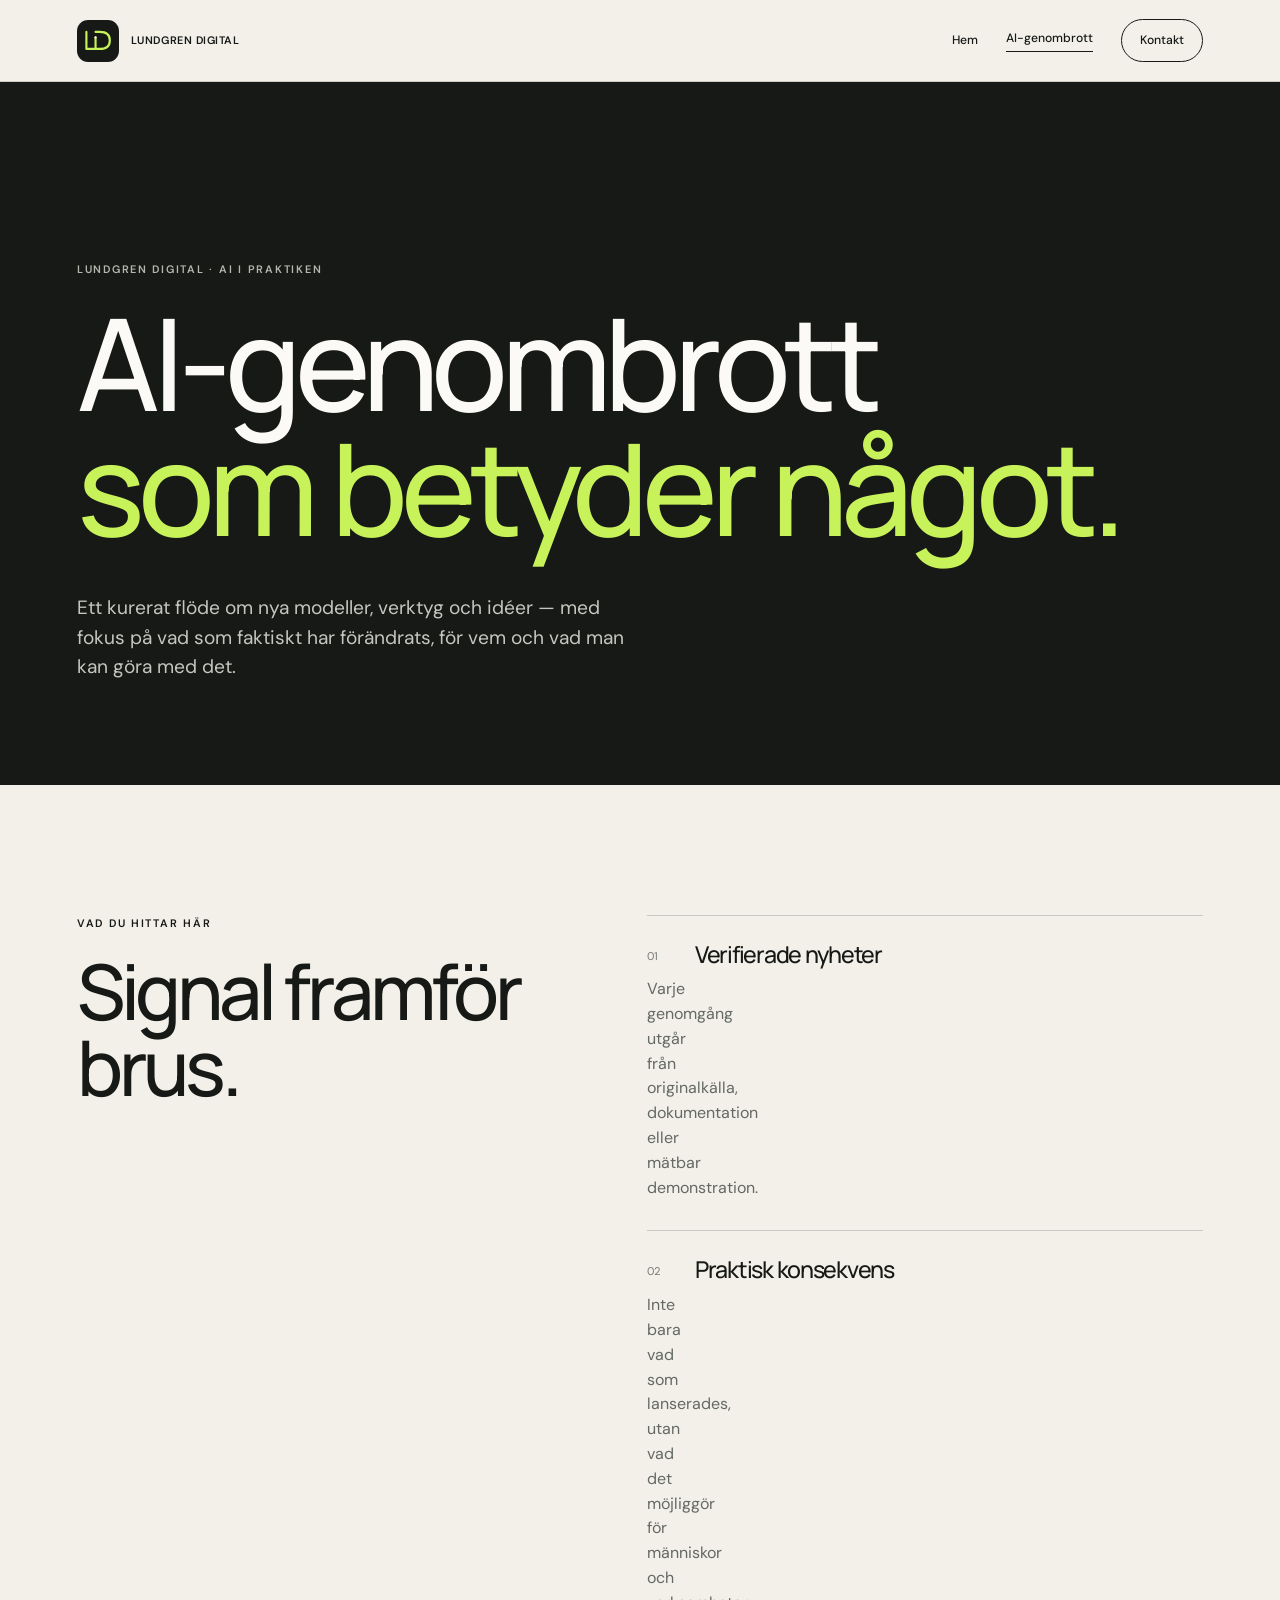
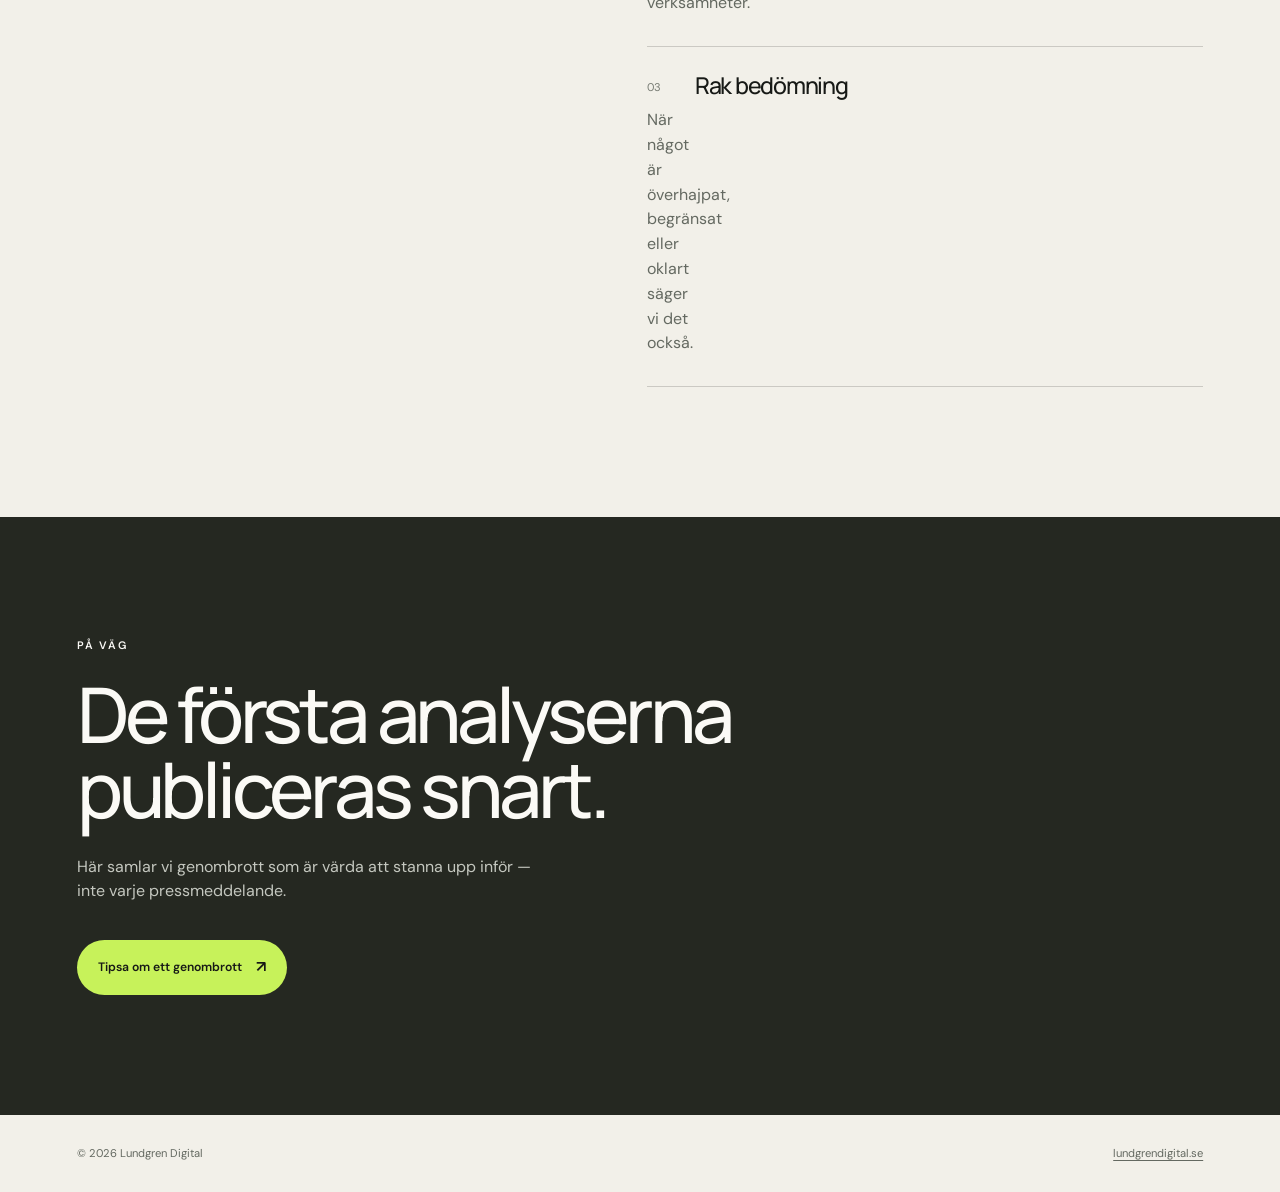
==== blogg/index.html @ f68d11ca "Add AI breakthroughs blog landing page" ====
<!doctype html>
<html lang="sv">
  <head>
    <meta charset="UTF-8" />
    <meta name="viewport" content="width=device-width, initial-scale=1.0" />
    <meta name="description" content="Lundgren Digitals urval av AI-genombrott, med fokus på vad som faktiskt förändras i praktiken." />
    <meta name="robots" content="index, follow" />
    <meta name="theme-color" content="#171916" />
    <meta property="og:title" content="AI-genombrott — Lundgren Digital" />
    <meta property="og:description" content="Ett kurerat flöde om AI som faktiskt förändrar vad som går att bygga och göra." />
    <meta property="og:type" content="website" />
    <meta property="og:locale" content="sv_SE" />
    <meta property="og:url" content="https://lundgrendigital.se/blogg/" />
    <link rel="canonical" href="https://lundgrendigital.se/blogg/" />
    <title>AI-genombrott — Lundgren Digital</title>
    <link rel="icon" href="../favicon.svg" type="image/svg+xml" />
    <link rel="preconnect" href="https://fonts.googleapis.com" />
    <link rel="preconnect" href="https://fonts.gstatic.com" crossorigin />
    <link href="https://fonts.googleapis.com/css2?family=DM+Sans:wght@400;500;600&family=Manrope:wght@400;500;600&display=swap" rel="stylesheet" />
    <link rel="stylesheet" href="blogg.css" />
  </head>
  <body>
    <a class="skip-link" href="#main">Hoppa till innehåll</a>
    <header class="site-header">
      <a class="brand" href="../" aria-label="Lundgren Digital, startsida"><img src="../brand/final/loop-mark-badge.svg" width="42" height="42" alt="" /><span>Lundgren Digital</span></a>
      <nav aria-label="Huvudmeny"><a href="../">Hem</a><a href="./" aria-current="page">AI-genombrott</a><a class="nav-contact" href="../#kontakt">Kontakt</a></nav>
    </header>
    <main id="main">
      <section class="intro">
        <p class="eyebrow">Lundgren Digital · AI i praktiken</p>
        <h1>AI-genombrott<br /><em>som betyder något.</em></h1>
        <p class="lede">Ett kurerat flöde om nya modeller, verktyg och idéer — med fokus på vad som faktiskt har förändrats, för vem och vad man kan göra med det.</p>
      </section>
      <section class="principles" aria-labelledby="principles-heading">
        <div><p class="eyebrow" id="principles-heading">Vad du hittar här</p><h2>Signal framför brus.</h2></div>
        <div class="principle-list">
          <article><span>01</span><h3>Verifierade nyheter</h3><p>Varje genomgång utgår från originalkälla, dokumentation eller mätbar demonstration.</p></article>
          <article><span>02</span><h3>Praktisk konsekvens</h3><p>Inte bara vad som lanserades, utan vad det möjliggör för människor och verksamheter.</p></article>
          <article><span>03</span><h3>Rak bedömning</h3><p>När något är överhajpat, begränsat eller oklart säger vi det också.</p></article>
        </div>
      </section>
      <section class="empty-state" aria-labelledby="coming-heading">
        <p class="eyebrow">På väg</p>
        <h2 id="coming-heading">De första analyserna<br />publiceras snart.</h2>
        <p>Här samlar vi genombrott som är värda att stanna upp inför — inte varje pressmeddelande.</p>
        <a class="button" href="mailto:hannes@lundgrendigital.se?subject=AI-genombrott">Tipsa om ett genombrott <span>↗</span></a>
      </section>
    </main>
    <footer><span>© 2026 Lundgren Digital</span><a href="../">lundgrendigital.se</a></footer>
  </body>
</html>
---- blogg/blogg.css ----
:root { --ink:#171916; --paper:#f2f0e9; --white:#fbfaf6; --muted:#777b73; --accent:#c7f25a; --line:rgba(23,25,22,.18); --sans:"Manrope",Arial,sans-serif; --body:"DM Sans",Arial,sans-serif; }
* { box-sizing:border-box; } html { scroll-behavior:smooth; } body { margin:0; color:var(--ink); background:var(--paper); font-family:var(--body); line-height:1.55; } a { color:inherit; text-decoration:none; } h1,h2,h3,p { margin-top:0; } h1,h2,h3 { font-family:var(--sans); font-weight:500; letter-spacing:-.055em; line-height:.98; } :focus-visible { outline:3px solid var(--accent); outline-offset:4px; }
.skip-link { position:fixed; z-index:10; top:10px; left:10px; padding:10px 14px; background:var(--accent); transform:translateY(-160%); } .skip-link:focus { transform:translateY(0); }
.site-header { min-height:82px; padding:0 6vw; display:flex; align-items:center; justify-content:space-between; border-bottom:1px solid var(--line); } .brand { display:flex; align-items:center; gap:12px; } .brand img { width:42px; height:42px; } .brand span { font-size:.68rem; font-weight:600; letter-spacing:.05em; text-transform:uppercase; } nav { display:flex; align-items:center; gap:28px; font-size:.76rem; font-weight:500; } nav a[aria-current="page"] { padding-bottom:4px; border-bottom:1px solid currentColor; } .nav-contact { padding:11px 18px; border:1px solid currentColor; border-radius:100px; }
.intro { min-height:60svh; padding:14vw 6vw 8vw; color:var(--white); background:var(--ink); } .eyebrow { margin-bottom:22px; font-size:.68rem; font-weight:600; letter-spacing:.16em; text-transform:uppercase; } .intro .eyebrow { color:#b4b8ae; } h1 { max-width:1100px; margin-bottom:42px; font-size:clamp(4.3rem,10vw,10.5rem); } h1 em { color:var(--accent); font-style:normal; } .lede { max-width:565px; margin:0; color:#c4c7bf; font-size:clamp(1rem,1.5vw,1.2rem); }
.principles { padding:130px 6vw; display:grid; grid-template-columns:.9fr 1.1fr; gap:9vw; } h2 { margin-bottom:0; font-size:clamp(3.3rem,6vw,6.4rem); } .principle-list { border-top:1px solid var(--line); } .principle-list article { padding:27px 0 30px; display:grid; grid-template-columns:48px 1fr; border-bottom:1px solid var(--line); } .principle-list span { padding-top:5px; color:var(--muted); font-size:.7rem; } .principle-list h3 { margin-bottom:12px; font-size:1.45rem; } .principle-list p { max-width:450px; margin:0; color:#646961; }
.empty-state { padding:120px 6vw; color:var(--white); background:#252821; } .empty-state h2 { max-width:900px; margin-bottom:28px; } .empty-state > p:not(.eyebrow) { max-width:460px; color:#c4c7bf; } .button { margin-top:20px; padding:15px 21px; display:inline-flex; gap:14px; align-items:center; border-radius:100px; color:var(--ink); background:var(--accent); font-size:.76rem; font-weight:600; } .button span { font-size:1rem; }
footer { padding:30px 6vw; display:flex; justify-content:space-between; color:#646961; font-size:.7rem; } footer a { text-decoration:underline; text-underline-offset:3px; }
@media (max-width:700px) { .site-header { min-height:70px; padding:0 5vw; } .brand img { width:34px; height:34px; } .brand span { display:none; } nav { gap:14px; font-size:.67rem; } .nav-contact { padding:8px 12px; } .intro { min-height:68svh; padding:140px 6vw 70px; } h1 { font-size:clamp(3.5rem,16vw,5.3rem); } .principles { padding:90px 6vw; display:block; } .principles > div:first-child { margin-bottom:58px; } .empty-state { padding:90px 6vw; } footer { padding:24px 6vw; } }
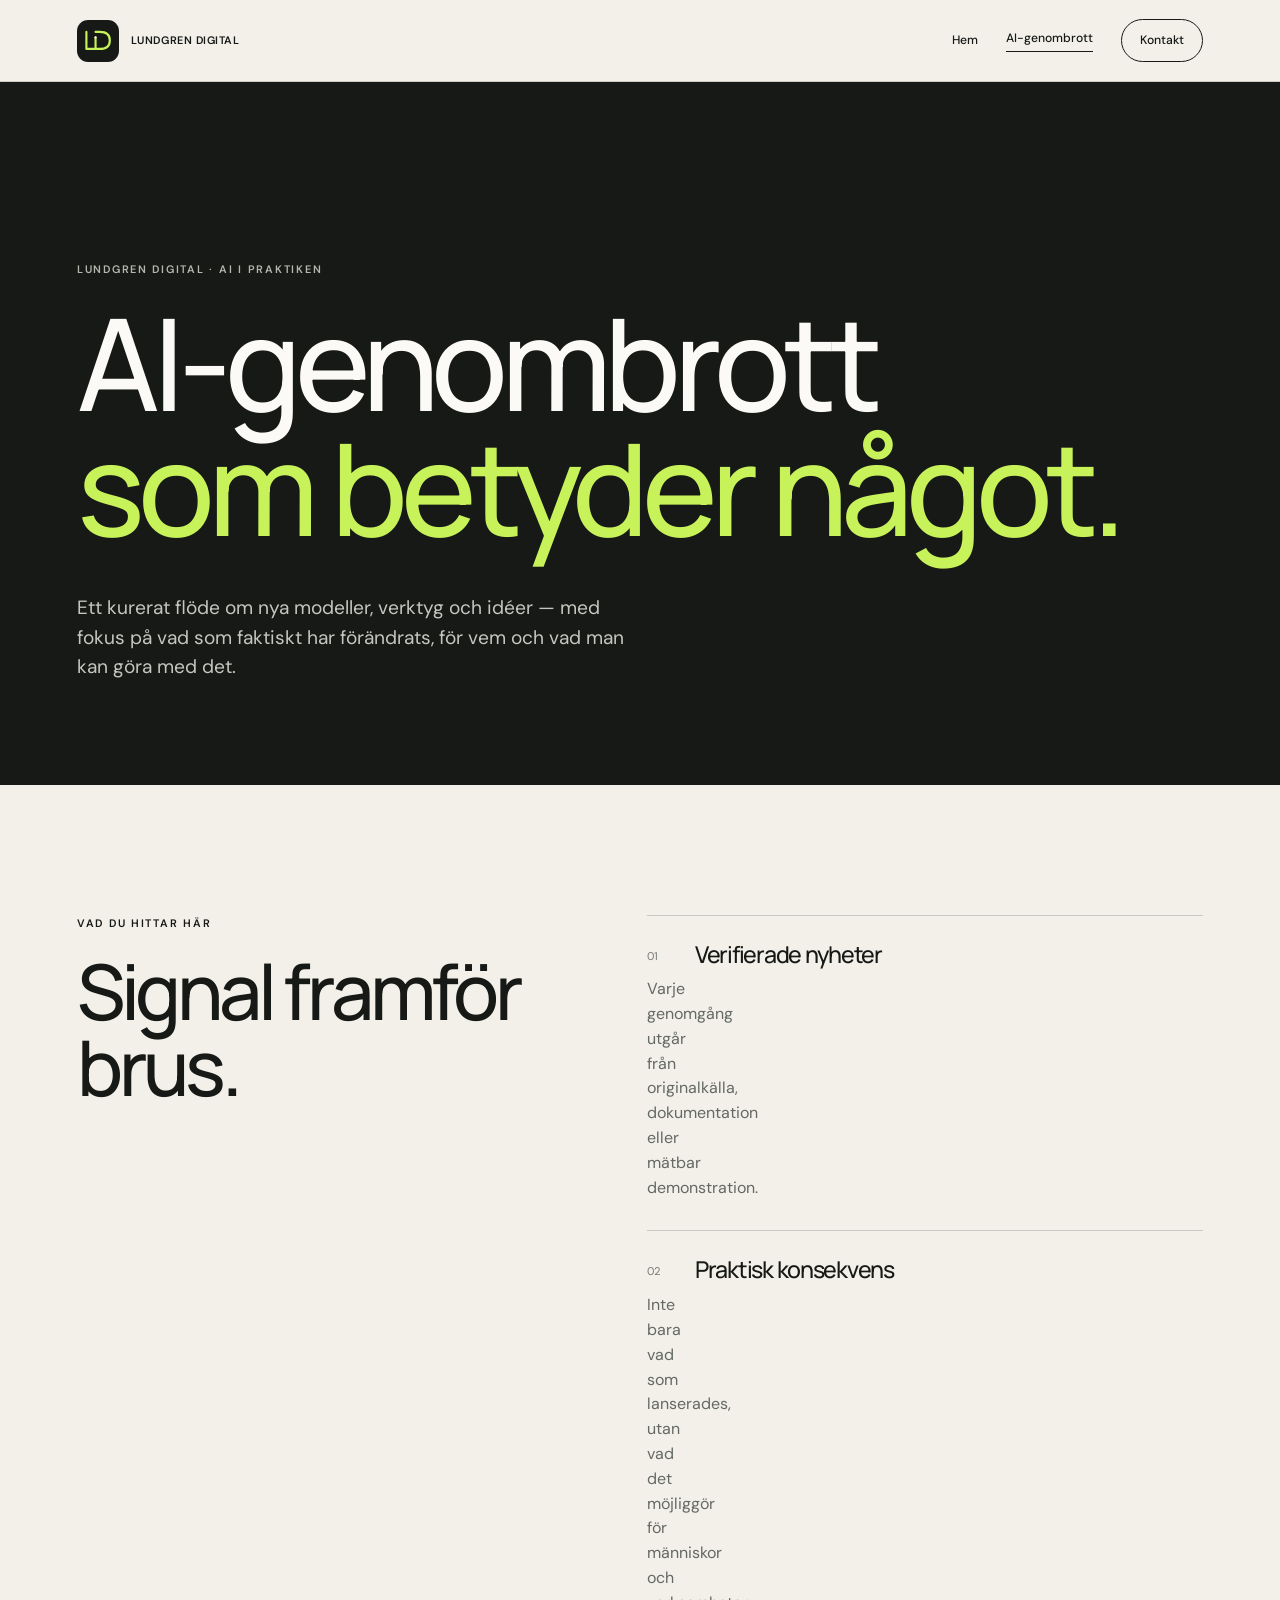
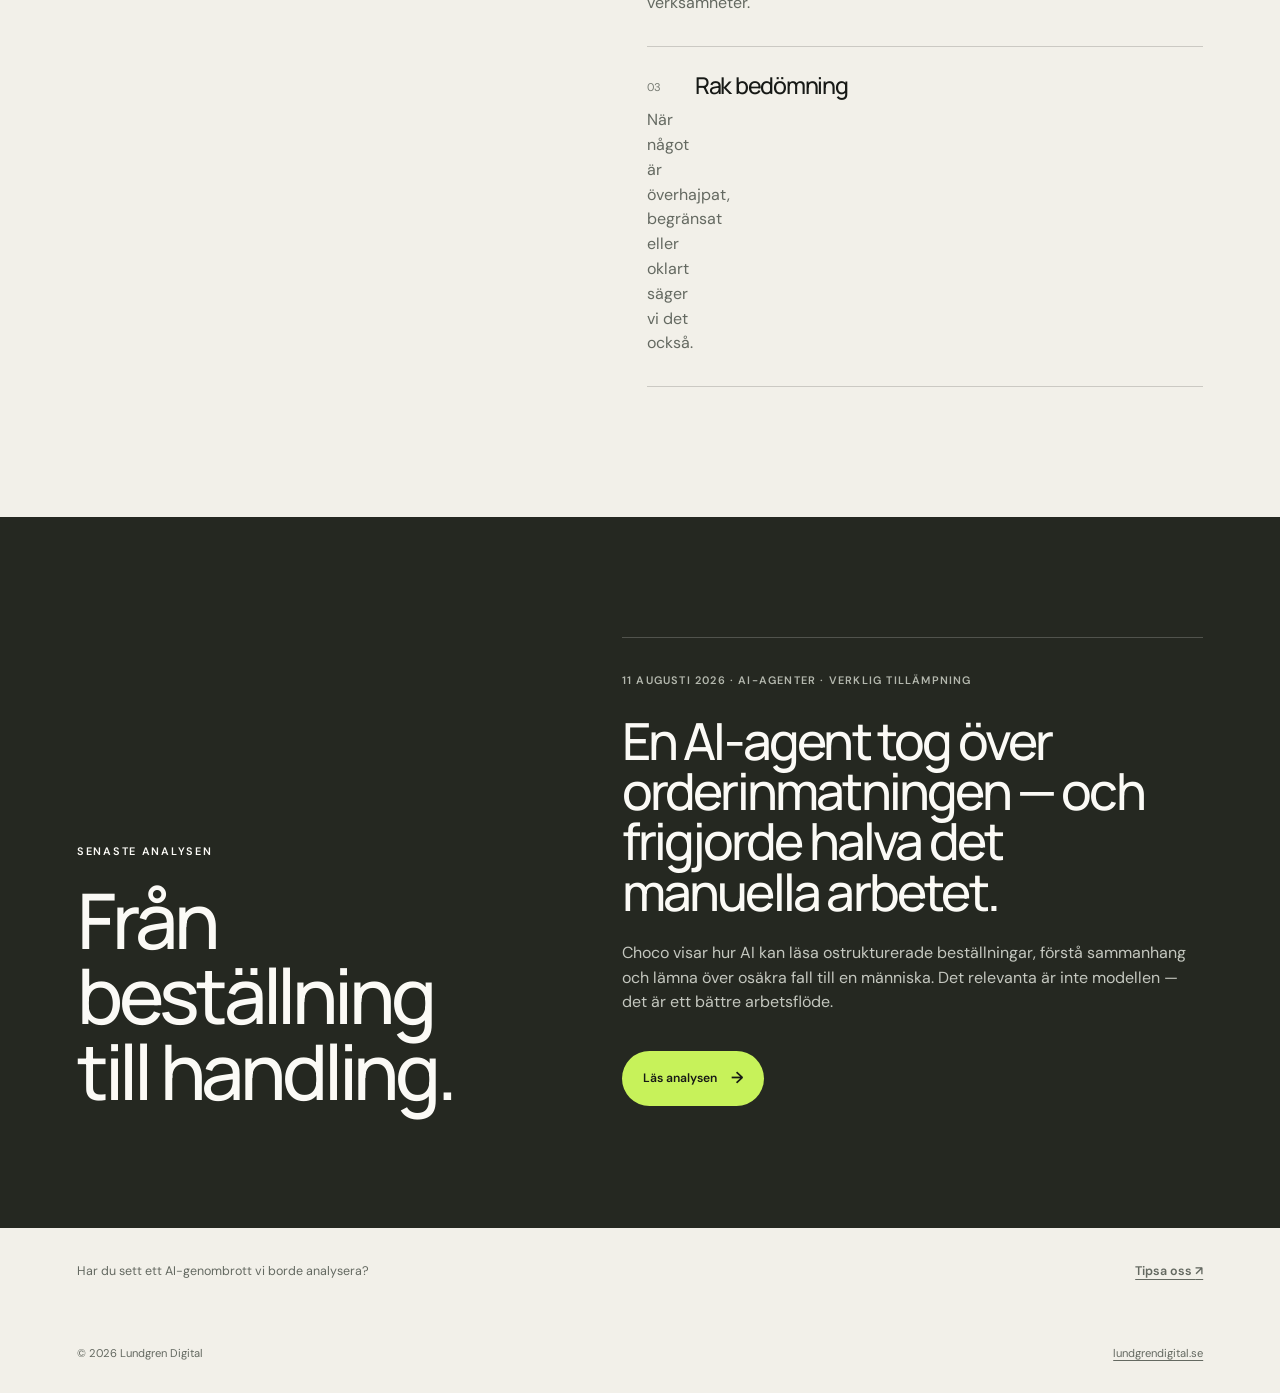
==== commit 955cadab: "Publish AI order handling case study" ====
--- a/blogg/index.html
+++ b/blogg/index.html
@@ -39,11 +39,18 @@
           <article><span>03</span><h3>Rak bedömning</h3><p>När något är överhajpat, begränsat eller oklart säger vi det också.</p></article>
         </div>
       </section>
-      <section class="empty-state" aria-labelledby="coming-heading">
-        <p class="eyebrow">På väg</p>
-        <h2 id="coming-heading">De första analyserna<br />publiceras snart.</h2>
-        <p>Här samlar vi genombrott som är värda att stanna upp inför — inte varje pressmeddelande.</p>
-        <a class="button" href="mailto:hannes@lundgrendigital.se?subject=AI-genombrott">Tipsa om ett genombrott <span>↗</span></a>
+      <section class="latest" aria-labelledby="latest-heading">
+        <div class="latest-heading"><p class="eyebrow">Senaste analysen</p><h2 id="latest-heading">Från beställning<br />till handling.</h2></div>
+        <article class="post-card">
+          <p class="post-meta">11 augusti 2026 · AI-agenter · Verklig tillämpning</p>
+          <h3>En AI-agent tog över orderinmatningen — och frigjorde halva det manuella arbetet.</h3>
+          <p>Choco visar hur AI kan läsa ostrukturerade beställningar, förstå sammanhang och lämna över osäkra fall till en människa. Det relevanta är inte modellen — det är ett bättre arbetsflöde.</p>
+          <a class="button" href="ai-agent-for-orderhantering/">Läs analysen <span>→</span></a>
+        </article>
+      </section>
+      <section class="tip-state">
+        <p>Har du sett ett AI-genombrott vi borde analysera?</p>
+        <a href="mailto:hannes@lundgrendigital.se?subject=AI-genombrott">Tipsa oss <span>↗</span></a>
       </section>
     </main>
     <footer><span>© 2026 Lundgren Digital</span><a href="../">lundgrendigital.se</a></footer>
--- a/blogg/blogg.css
+++ b/blogg/blogg.css
@@ -4,6 +4,6 @@
 .site-header { min-height:82px; padding:0 6vw; display:flex; align-items:center; justify-content:space-between; border-bottom:1px solid var(--line); } .brand { display:flex; align-items:center; gap:12px; } .brand img { width:42px; height:42px; } .brand span { font-size:.68rem; font-weight:600; letter-spacing:.05em; text-transform:uppercase; } nav { display:flex; align-items:center; gap:28px; font-size:.76rem; font-weight:500; } nav a[aria-current="page"] { padding-bottom:4px; border-bottom:1px solid currentColor; } .nav-contact { padding:11px 18px; border:1px solid currentColor; border-radius:100px; }
 .intro { min-height:60svh; padding:14vw 6vw 8vw; color:var(--white); background:var(--ink); } .eyebrow { margin-bottom:22px; font-size:.68rem; font-weight:600; letter-spacing:.16em; text-transform:uppercase; } .intro .eyebrow { color:#b4b8ae; } h1 { max-width:1100px; margin-bottom:42px; font-size:clamp(4.3rem,10vw,10.5rem); } h1 em { color:var(--accent); font-style:normal; } .lede { max-width:565px; margin:0; color:#c4c7bf; font-size:clamp(1rem,1.5vw,1.2rem); }
 .principles { padding:130px 6vw; display:grid; grid-template-columns:.9fr 1.1fr; gap:9vw; } h2 { margin-bottom:0; font-size:clamp(3.3rem,6vw,6.4rem); } .principle-list { border-top:1px solid var(--line); } .principle-list article { padding:27px 0 30px; display:grid; grid-template-columns:48px 1fr; border-bottom:1px solid var(--line); } .principle-list span { padding-top:5px; color:var(--muted); font-size:.7rem; } .principle-list h3 { margin-bottom:12px; font-size:1.45rem; } .principle-list p { max-width:450px; margin:0; color:#646961; }
-.empty-state { padding:120px 6vw; color:var(--white); background:#252821; } .empty-state h2 { max-width:900px; margin-bottom:28px; } .empty-state > p:not(.eyebrow) { max-width:460px; color:#c4c7bf; } .button { margin-top:20px; padding:15px 21px; display:inline-flex; gap:14px; align-items:center; border-radius:100px; color:var(--ink); background:var(--accent); font-size:.76rem; font-weight:600; } .button span { font-size:1rem; }
+.latest { padding:120px 6vw; color:var(--white); background:#252821; display:grid; grid-template-columns:.85fr 1.15fr; gap:9vw; align-items:end; } .latest-heading h2 { max-width:620px; } .post-card { padding:34px 0 2px; border-top:1px solid rgba(255,255,255,.2); } .post-meta { margin-bottom:26px; color:#b4b8ae; font-size:.68rem; font-weight:600; letter-spacing:.11em; text-transform:uppercase; } .post-card h3 { max-width:760px; margin-bottom:25px; font-size:clamp(2.2rem,4vw,4rem); } .post-card > p:not(.post-meta) { max-width:625px; color:#c4c7bf; } .button { margin-top:20px; padding:15px 21px; display:inline-flex; gap:14px; align-items:center; border-radius:100px; color:var(--ink); background:var(--accent); font-size:.76rem; font-weight:600; } .button span { font-size:1rem; }.tip-state { padding:34px 6vw; display:flex; justify-content:space-between; gap:20px; color:#646961; font-size:.78rem; }.tip-state p { margin:0; }.tip-state a { font-weight:600; text-decoration:underline; text-underline-offset:4px; }
 footer { padding:30px 6vw; display:flex; justify-content:space-between; color:#646961; font-size:.7rem; } footer a { text-decoration:underline; text-underline-offset:3px; }
-@media (max-width:700px) { .site-header { min-height:70px; padding:0 5vw; } .brand img { width:34px; height:34px; } .brand span { display:none; } nav { gap:14px; font-size:.67rem; } .nav-contact { padding:8px 12px; } .intro { min-height:68svh; padding:140px 6vw 70px; } h1 { font-size:clamp(3.5rem,16vw,5.3rem); } .principles { padding:90px 6vw; display:block; } .principles > div:first-child { margin-bottom:58px; } .empty-state { padding:90px 6vw; } footer { padding:24px 6vw; } }
+@media (max-width:700px) { .site-header { min-height:70px; padding:0 5vw; } .brand img { width:34px; height:34px; } .brand span { display:none; } nav { gap:14px; font-size:.67rem; } .nav-contact { padding:8px 12px; } .intro { min-height:68svh; padding:140px 6vw 70px; } h1 { font-size:clamp(3.5rem,16vw,5.3rem); } .principles { padding:90px 6vw; display:block; } .principles > div:first-child { margin-bottom:58px; } .latest { padding:90px 6vw; display:block; } .latest-heading { margin-bottom:55px; } .tip-state { padding:28px 6vw; display:block; } .tip-state a { display:inline-block; margin-top:10px; } footer { padding:24px 6vw; } }
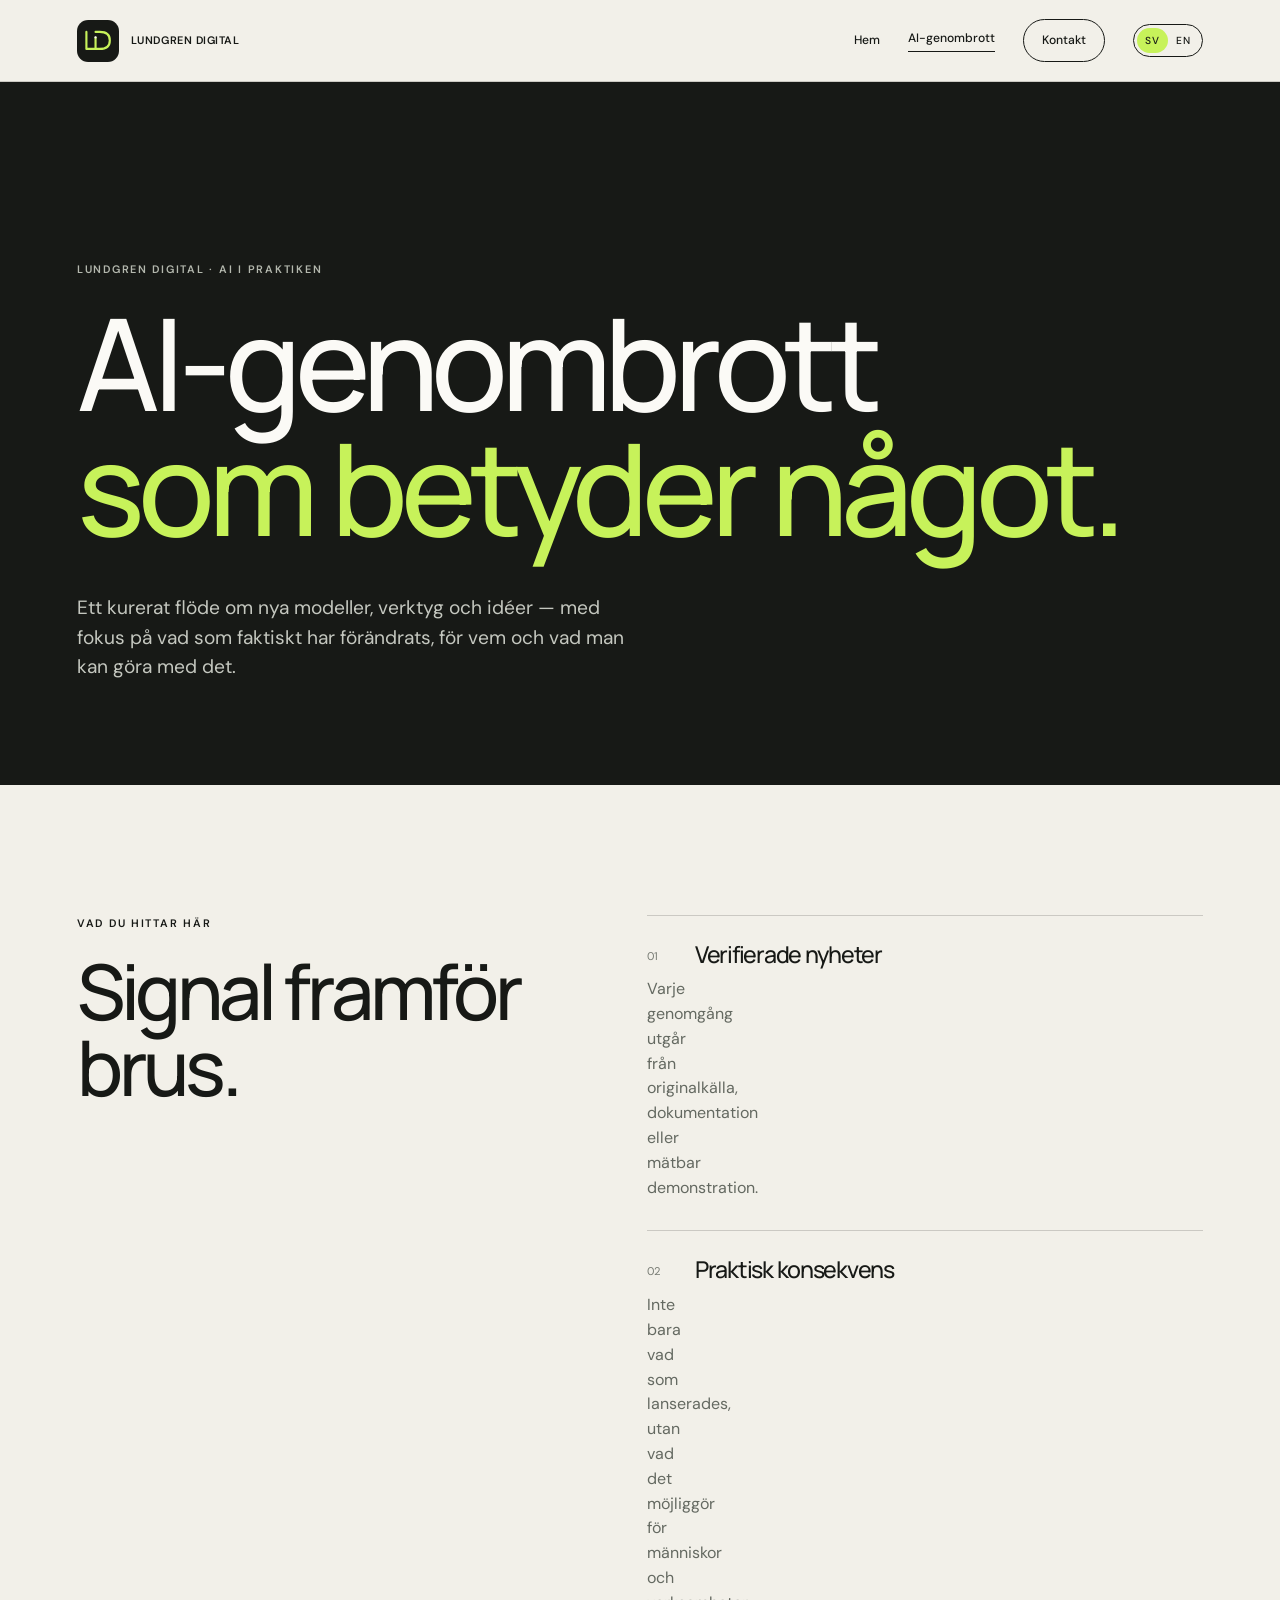
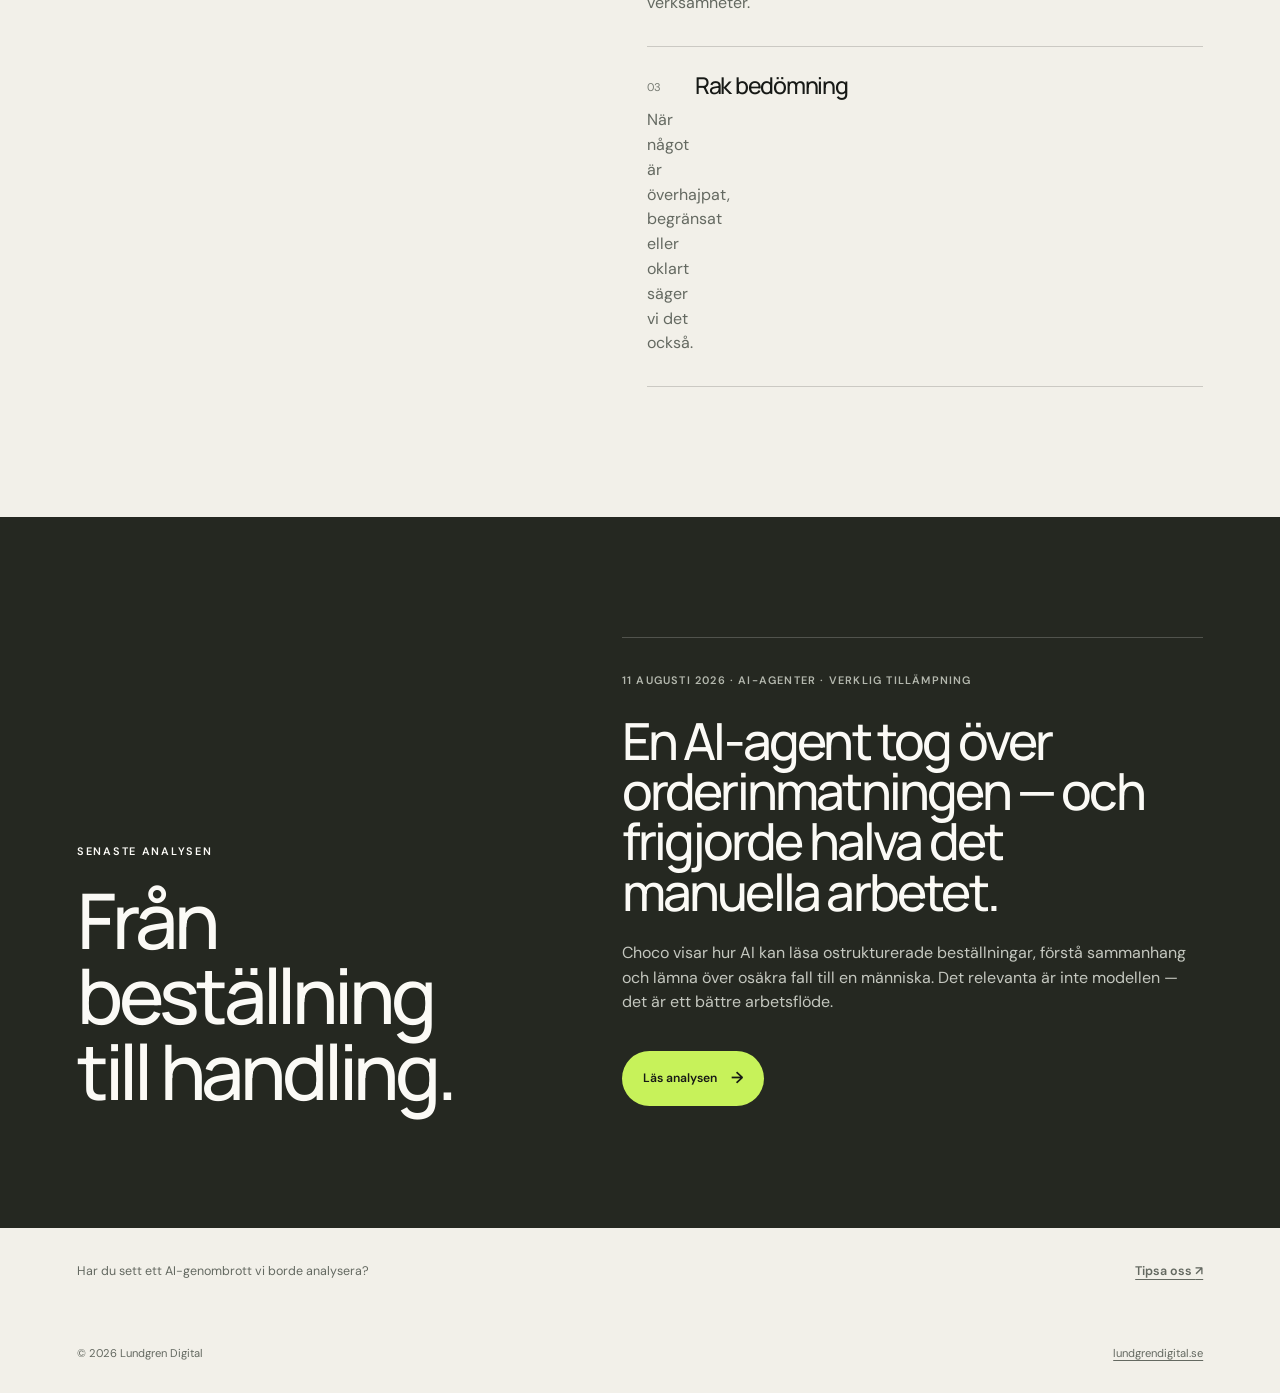
==== commit c704e73e: "Add English AI blog and article" ====
--- a/blogg/index.html
+++ b/blogg/index.html
@@ -12,6 +12,8 @@
     <meta property="og:locale" content="sv_SE" />
     <meta property="og:url" content="https://lundgrendigital.se/blogg/" />
     <link rel="canonical" href="https://lundgrendigital.se/blogg/" />
+    <link rel="alternate" hreflang="sv" href="https://lundgrendigital.se/blogg/" />
+    <link rel="alternate" hreflang="en" href="https://lundgrendigital.se/en/blogg/" />
     <title>AI-genombrott — Lundgren Digital</title>
     <link rel="icon" href="../favicon.svg" type="image/svg+xml" />
     <link rel="preconnect" href="https://fonts.googleapis.com" />
@@ -23,7 +25,7 @@
     <a class="skip-link" href="#main">Hoppa till innehåll</a>
     <header class="site-header">
       <a class="brand" href="../" aria-label="Lundgren Digital, startsida"><img src="../brand/final/loop-mark-badge.svg" width="42" height="42" alt="" /><span>Lundgren Digital</span></a>
-      <nav aria-label="Huvudmeny"><a href="../">Hem</a><a href="./" aria-current="page">AI-genombrott</a><a class="nav-contact" href="../#kontakt">Kontakt</a></nav>
+      <nav aria-label="Huvudmeny"><a href="../">Hem</a><a href="./" aria-current="page">AI-genombrott</a><a class="nav-contact" href="../#kontakt">Kontakt</a><div class="lang-switch" aria-label="Välj språk"><a href="./" lang="sv" aria-current="page">SV</a><a href="../en/blogg/" lang="en">EN</a></div></nav>
     </header>
     <main id="main">
       <section class="intro">
--- a/blogg/blogg.css
+++ b/blogg/blogg.css
@@ -1,7 +1,7 @@
 :root { --ink:#171916; --paper:#f2f0e9; --white:#fbfaf6; --muted:#777b73; --accent:#c7f25a; --line:rgba(23,25,22,.18); --sans:"Manrope",Arial,sans-serif; --body:"DM Sans",Arial,sans-serif; }
 * { box-sizing:border-box; } html { scroll-behavior:smooth; } body { margin:0; color:var(--ink); background:var(--paper); font-family:var(--body); line-height:1.55; } a { color:inherit; text-decoration:none; } h1,h2,h3,p { margin-top:0; } h1,h2,h3 { font-family:var(--sans); font-weight:500; letter-spacing:-.055em; line-height:.98; } :focus-visible { outline:3px solid var(--accent); outline-offset:4px; }
 .skip-link { position:fixed; z-index:10; top:10px; left:10px; padding:10px 14px; background:var(--accent); transform:translateY(-160%); } .skip-link:focus { transform:translateY(0); }
-.site-header { min-height:82px; padding:0 6vw; display:flex; align-items:center; justify-content:space-between; border-bottom:1px solid var(--line); } .brand { display:flex; align-items:center; gap:12px; } .brand img { width:42px; height:42px; } .brand span { font-size:.68rem; font-weight:600; letter-spacing:.05em; text-transform:uppercase; } nav { display:flex; align-items:center; gap:28px; font-size:.76rem; font-weight:500; } nav a[aria-current="page"] { padding-bottom:4px; border-bottom:1px solid currentColor; } .nav-contact { padding:11px 18px; border:1px solid currentColor; border-radius:100px; }
+.site-header { min-height:82px; padding:0 6vw; display:flex; align-items:center; justify-content:space-between; border-bottom:1px solid var(--line); } .brand { display:flex; align-items:center; gap:12px; } .brand img { width:42px; height:42px; } .brand span { font-size:.68rem; font-weight:600; letter-spacing:.05em; text-transform:uppercase; } nav { display:flex; align-items:center; gap:28px; font-size:.76rem; font-weight:500; } nav > a[aria-current="page"] { padding-bottom:4px; border-bottom:1px solid currentColor; } .nav-contact { padding:11px 18px; border:1px solid currentColor; border-radius:100px; } .lang-switch { display:flex; padding:3px; border:1px solid var(--ink); border-radius:100px; font-size:.64rem; letter-spacing:.08em; }.lang-switch a { min-width:31px; padding:5px 7px; border-radius:100px; text-align:center; }.lang-switch a[aria-current="page"] { padding-bottom:5px; border:0; color:var(--ink); background:var(--accent); }
 .intro { min-height:60svh; padding:14vw 6vw 8vw; color:var(--white); background:var(--ink); } .eyebrow { margin-bottom:22px; font-size:.68rem; font-weight:600; letter-spacing:.16em; text-transform:uppercase; } .intro .eyebrow { color:#b4b8ae; } h1 { max-width:1100px; margin-bottom:42px; font-size:clamp(4.3rem,10vw,10.5rem); } h1 em { color:var(--accent); font-style:normal; } .lede { max-width:565px; margin:0; color:#c4c7bf; font-size:clamp(1rem,1.5vw,1.2rem); }
 .principles { padding:130px 6vw; display:grid; grid-template-columns:.9fr 1.1fr; gap:9vw; } h2 { margin-bottom:0; font-size:clamp(3.3rem,6vw,6.4rem); } .principle-list { border-top:1px solid var(--line); } .principle-list article { padding:27px 0 30px; display:grid; grid-template-columns:48px 1fr; border-bottom:1px solid var(--line); } .principle-list span { padding-top:5px; color:var(--muted); font-size:.7rem; } .principle-list h3 { margin-bottom:12px; font-size:1.45rem; } .principle-list p { max-width:450px; margin:0; color:#646961; }
 .latest { padding:120px 6vw; color:var(--white); background:#252821; display:grid; grid-template-columns:.85fr 1.15fr; gap:9vw; align-items:end; } .latest-heading h2 { max-width:620px; } .post-card { padding:34px 0 2px; border-top:1px solid rgba(255,255,255,.2); } .post-meta { margin-bottom:26px; color:#b4b8ae; font-size:.68rem; font-weight:600; letter-spacing:.11em; text-transform:uppercase; } .post-card h3 { max-width:760px; margin-bottom:25px; font-size:clamp(2.2rem,4vw,4rem); } .post-card > p:not(.post-meta) { max-width:625px; color:#c4c7bf; } .button { margin-top:20px; padding:15px 21px; display:inline-flex; gap:14px; align-items:center; border-radius:100px; color:var(--ink); background:var(--accent); font-size:.76rem; font-weight:600; } .button span { font-size:1rem; }.tip-state { padding:34px 6vw; display:flex; justify-content:space-between; gap:20px; color:#646961; font-size:.78rem; }.tip-state p { margin:0; }.tip-state a { font-weight:600; text-decoration:underline; text-underline-offset:4px; }
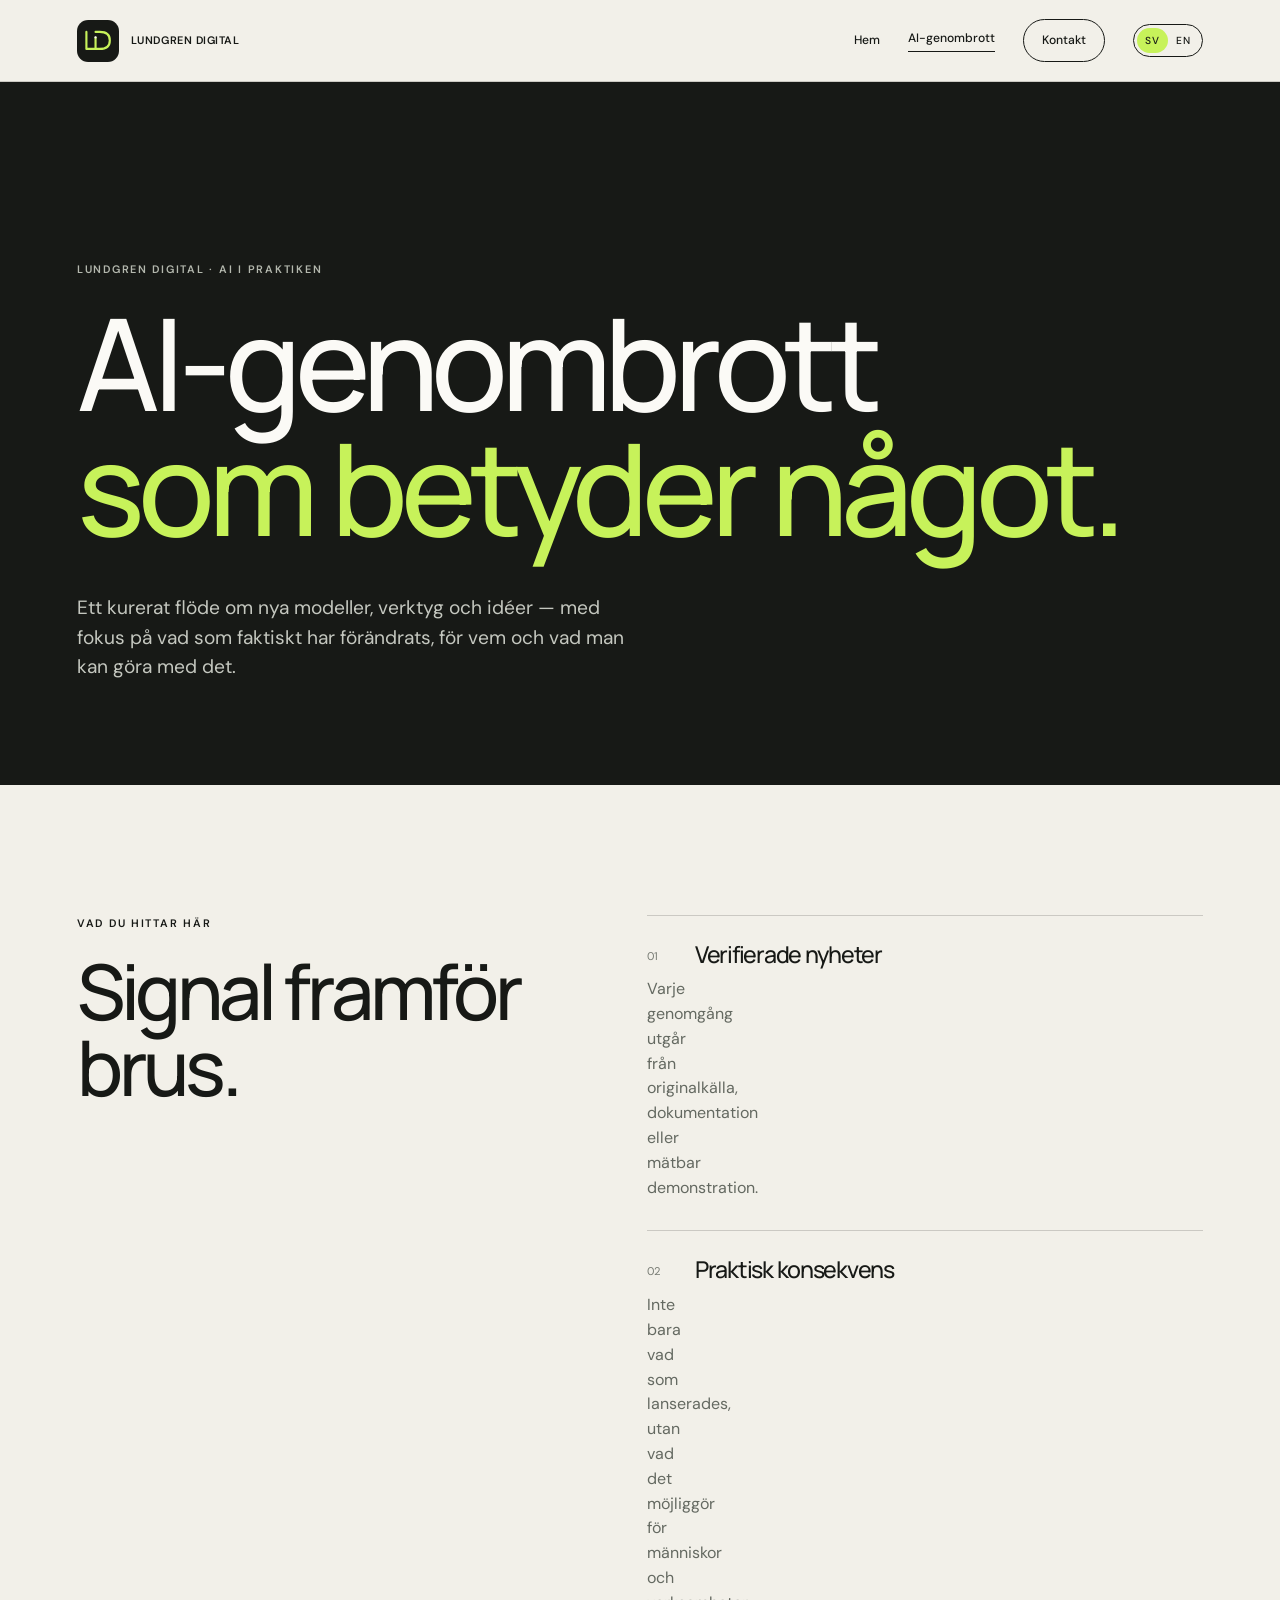
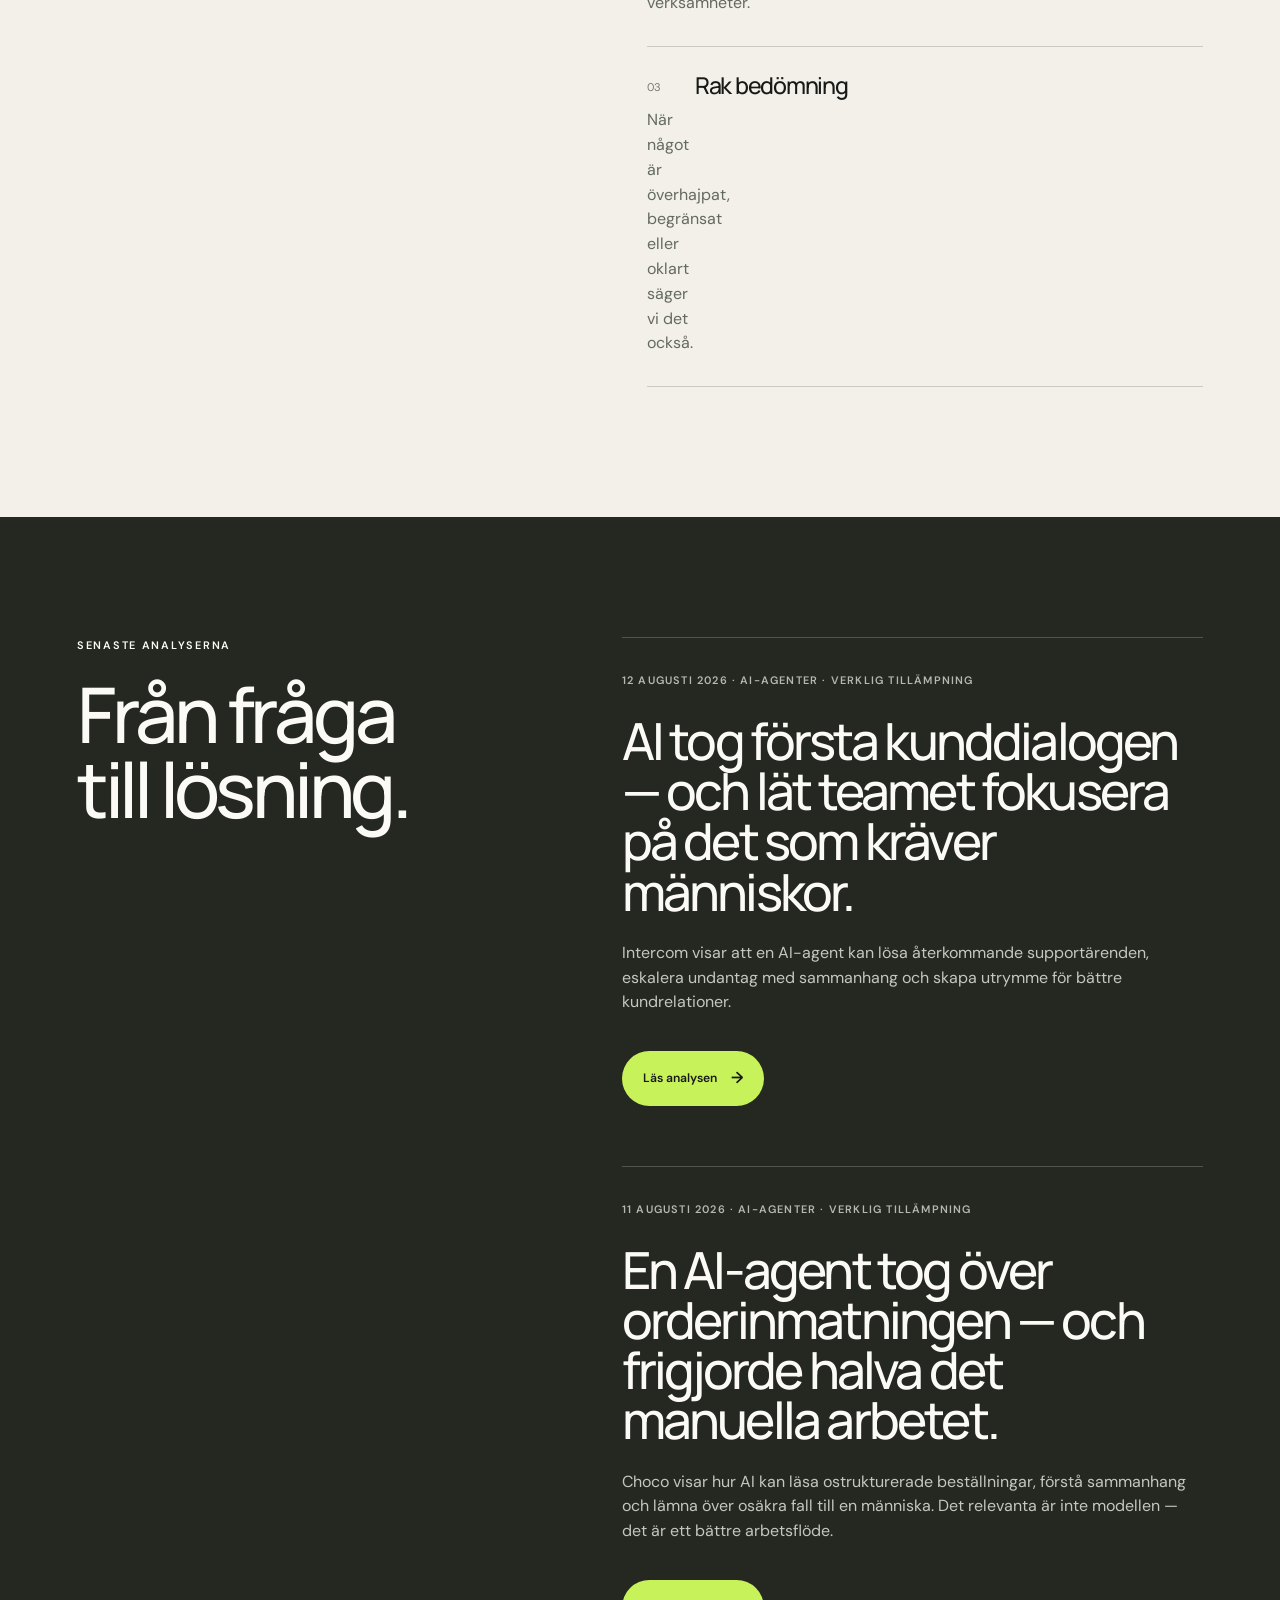
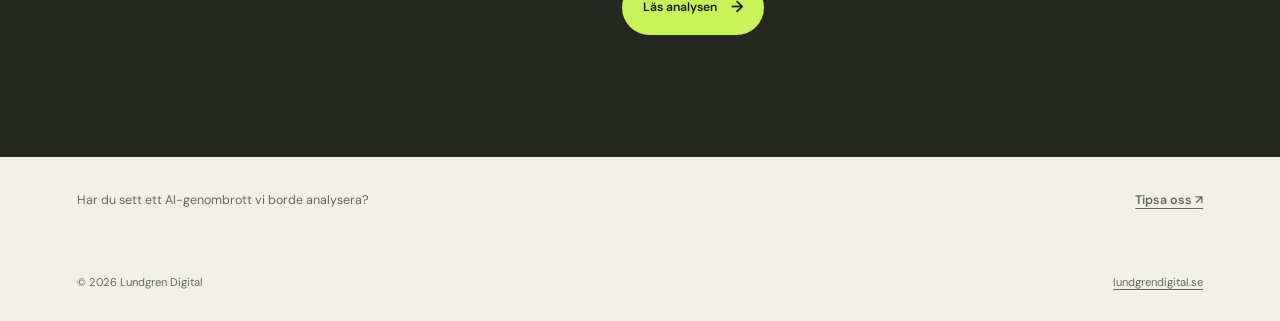
==== commit 538102ed: "Add AI customer service blog post" ====
--- a/blogg/index.html
+++ b/blogg/index.html
@@ -42,13 +42,21 @@
         </div>
       </section>
       <section class="latest" aria-labelledby="latest-heading">
-        <div class="latest-heading"><p class="eyebrow">Senaste analysen</p><h2 id="latest-heading">Från beställning<br />till handling.</h2></div>
-        <article class="post-card">
-          <p class="post-meta">11 augusti 2026 · AI-agenter · Verklig tillämpning</p>
-          <h3>En AI-agent tog över orderinmatningen — och frigjorde halva det manuella arbetet.</h3>
-          <p>Choco visar hur AI kan läsa ostrukturerade beställningar, förstå sammanhang och lämna över osäkra fall till en människa. Det relevanta är inte modellen — det är ett bättre arbetsflöde.</p>
-          <a class="button" href="ai-agent-for-orderhantering/">Läs analysen <span>→</span></a>
-        </article>
+        <div class="latest-heading"><p class="eyebrow">Senaste analyserna</p><h2 id="latest-heading">Från fråga<br />till lösning.</h2></div>
+        <div class="post-list">
+          <article class="post-card">
+            <p class="post-meta">12 augusti 2026 · AI-agenter · Verklig tillämpning</p>
+            <h3>AI tog första kunddialogen — och lät teamet fokusera på det som kräver människor.</h3>
+            <p>Intercom visar att en AI-agent kan lösa återkommande supportärenden, eskalera undantag med sammanhang och skapa utrymme för bättre kundrelationer.</p>
+            <a class="button" href="ai-agent-for-kundservice/">Läs analysen <span>→</span></a>
+          </article>
+          <article class="post-card">
+            <p class="post-meta">11 augusti 2026 · AI-agenter · Verklig tillämpning</p>
+            <h3>En AI-agent tog över orderinmatningen — och frigjorde halva det manuella arbetet.</h3>
+            <p>Choco visar hur AI kan läsa ostrukturerade beställningar, förstå sammanhang och lämna över osäkra fall till en människa. Det relevanta är inte modellen — det är ett bättre arbetsflöde.</p>
+            <a class="button" href="ai-agent-for-orderhantering/">Läs analysen <span>→</span></a>
+          </article>
+        </div>
       </section>
       <section class="tip-state">
         <p>Har du sett ett AI-genombrott vi borde analysera?</p>
--- a/blogg/blogg.css
+++ b/blogg/blogg.css
@@ -4,6 +4,6 @@
 .site-header { min-height:82px; padding:0 6vw; display:flex; align-items:center; justify-content:space-between; border-bottom:1px solid var(--line); } .brand { display:flex; align-items:center; gap:12px; } .brand img { width:42px; height:42px; } .brand span { font-size:.68rem; font-weight:600; letter-spacing:.05em; text-transform:uppercase; } nav { display:flex; align-items:center; gap:28px; font-size:.76rem; font-weight:500; } nav > a[aria-current="page"] { padding-bottom:4px; border-bottom:1px solid currentColor; } .nav-contact { padding:11px 18px; border:1px solid currentColor; border-radius:100px; } .lang-switch { display:flex; padding:3px; border:1px solid var(--ink); border-radius:100px; font-size:.64rem; letter-spacing:.08em; }.lang-switch a { min-width:31px; padding:5px 7px; border-radius:100px; text-align:center; }.lang-switch a[aria-current="page"] { padding-bottom:5px; border:0; color:var(--ink); background:var(--accent); }
 .intro { min-height:60svh; padding:14vw 6vw 8vw; color:var(--white); background:var(--ink); } .eyebrow { margin-bottom:22px; font-size:.68rem; font-weight:600; letter-spacing:.16em; text-transform:uppercase; } .intro .eyebrow { color:#b4b8ae; } h1 { max-width:1100px; margin-bottom:42px; font-size:clamp(4.3rem,10vw,10.5rem); } h1 em { color:var(--accent); font-style:normal; } .lede { max-width:565px; margin:0; color:#c4c7bf; font-size:clamp(1rem,1.5vw,1.2rem); }
 .principles { padding:130px 6vw; display:grid; grid-template-columns:.9fr 1.1fr; gap:9vw; } h2 { margin-bottom:0; font-size:clamp(3.3rem,6vw,6.4rem); } .principle-list { border-top:1px solid var(--line); } .principle-list article { padding:27px 0 30px; display:grid; grid-template-columns:48px 1fr; border-bottom:1px solid var(--line); } .principle-list span { padding-top:5px; color:var(--muted); font-size:.7rem; } .principle-list h3 { margin-bottom:12px; font-size:1.45rem; } .principle-list p { max-width:450px; margin:0; color:#646961; }
-.latest { padding:120px 6vw; color:var(--white); background:#252821; display:grid; grid-template-columns:.85fr 1.15fr; gap:9vw; align-items:end; } .latest-heading h2 { max-width:620px; } .post-card { padding:34px 0 2px; border-top:1px solid rgba(255,255,255,.2); } .post-meta { margin-bottom:26px; color:#b4b8ae; font-size:.68rem; font-weight:600; letter-spacing:.11em; text-transform:uppercase; } .post-card h3 { max-width:760px; margin-bottom:25px; font-size:clamp(2.2rem,4vw,4rem); } .post-card > p:not(.post-meta) { max-width:625px; color:#c4c7bf; } .button { margin-top:20px; padding:15px 21px; display:inline-flex; gap:14px; align-items:center; border-radius:100px; color:var(--ink); background:var(--accent); font-size:.76rem; font-weight:600; } .button span { font-size:1rem; }.tip-state { padding:34px 6vw; display:flex; justify-content:space-between; gap:20px; color:#646961; font-size:.78rem; }.tip-state p { margin:0; }.tip-state a { font-weight:600; text-decoration:underline; text-underline-offset:4px; }
+.latest { padding:120px 6vw; color:var(--white); background:#252821; display:grid; grid-template-columns:.85fr 1.15fr; gap:9vw; align-items:start; } .latest-heading h2 { max-width:620px; } .post-list { display:grid; gap:58px; } .post-card { padding:34px 0 2px; border-top:1px solid rgba(255,255,255,.2); } .post-meta { margin-bottom:26px; color:#b4b8ae; font-size:.68rem; font-weight:600; letter-spacing:.11em; text-transform:uppercase; } .post-card h3 { max-width:760px; margin-bottom:25px; font-size:clamp(2.2rem,4vw,4rem); } .post-card > p:not(.post-meta) { max-width:625px; color:#c4c7bf; } .button { margin-top:20px; padding:15px 21px; display:inline-flex; gap:14px; align-items:center; border-radius:100px; color:var(--ink); background:var(--accent); font-size:.76rem; font-weight:600; } .button span { font-size:1rem; }.tip-state { padding:34px 6vw; display:flex; justify-content:space-between; gap:20px; color:#646961; font-size:.78rem; }.tip-state p { margin:0; }.tip-state a { font-weight:600; text-decoration:underline; text-underline-offset:4px; }
 footer { padding:30px 6vw; display:flex; justify-content:space-between; color:#646961; font-size:.7rem; } footer a { text-decoration:underline; text-underline-offset:3px; }
 @media (max-width:700px) { .site-header { min-height:70px; padding:0 5vw; } .brand img { width:34px; height:34px; } .brand span { display:none; } nav { gap:14px; font-size:.67rem; } .nav-contact { padding:8px 12px; } .intro { min-height:68svh; padding:140px 6vw 70px; } h1 { font-size:clamp(3.5rem,16vw,5.3rem); } .principles { padding:90px 6vw; display:block; } .principles > div:first-child { margin-bottom:58px; } .latest { padding:90px 6vw; display:block; } .latest-heading { margin-bottom:55px; } .tip-state { padding:28px 6vw; display:block; } .tip-state a { display:inline-block; margin-top:10px; } footer { padding:24px 6vw; } }
